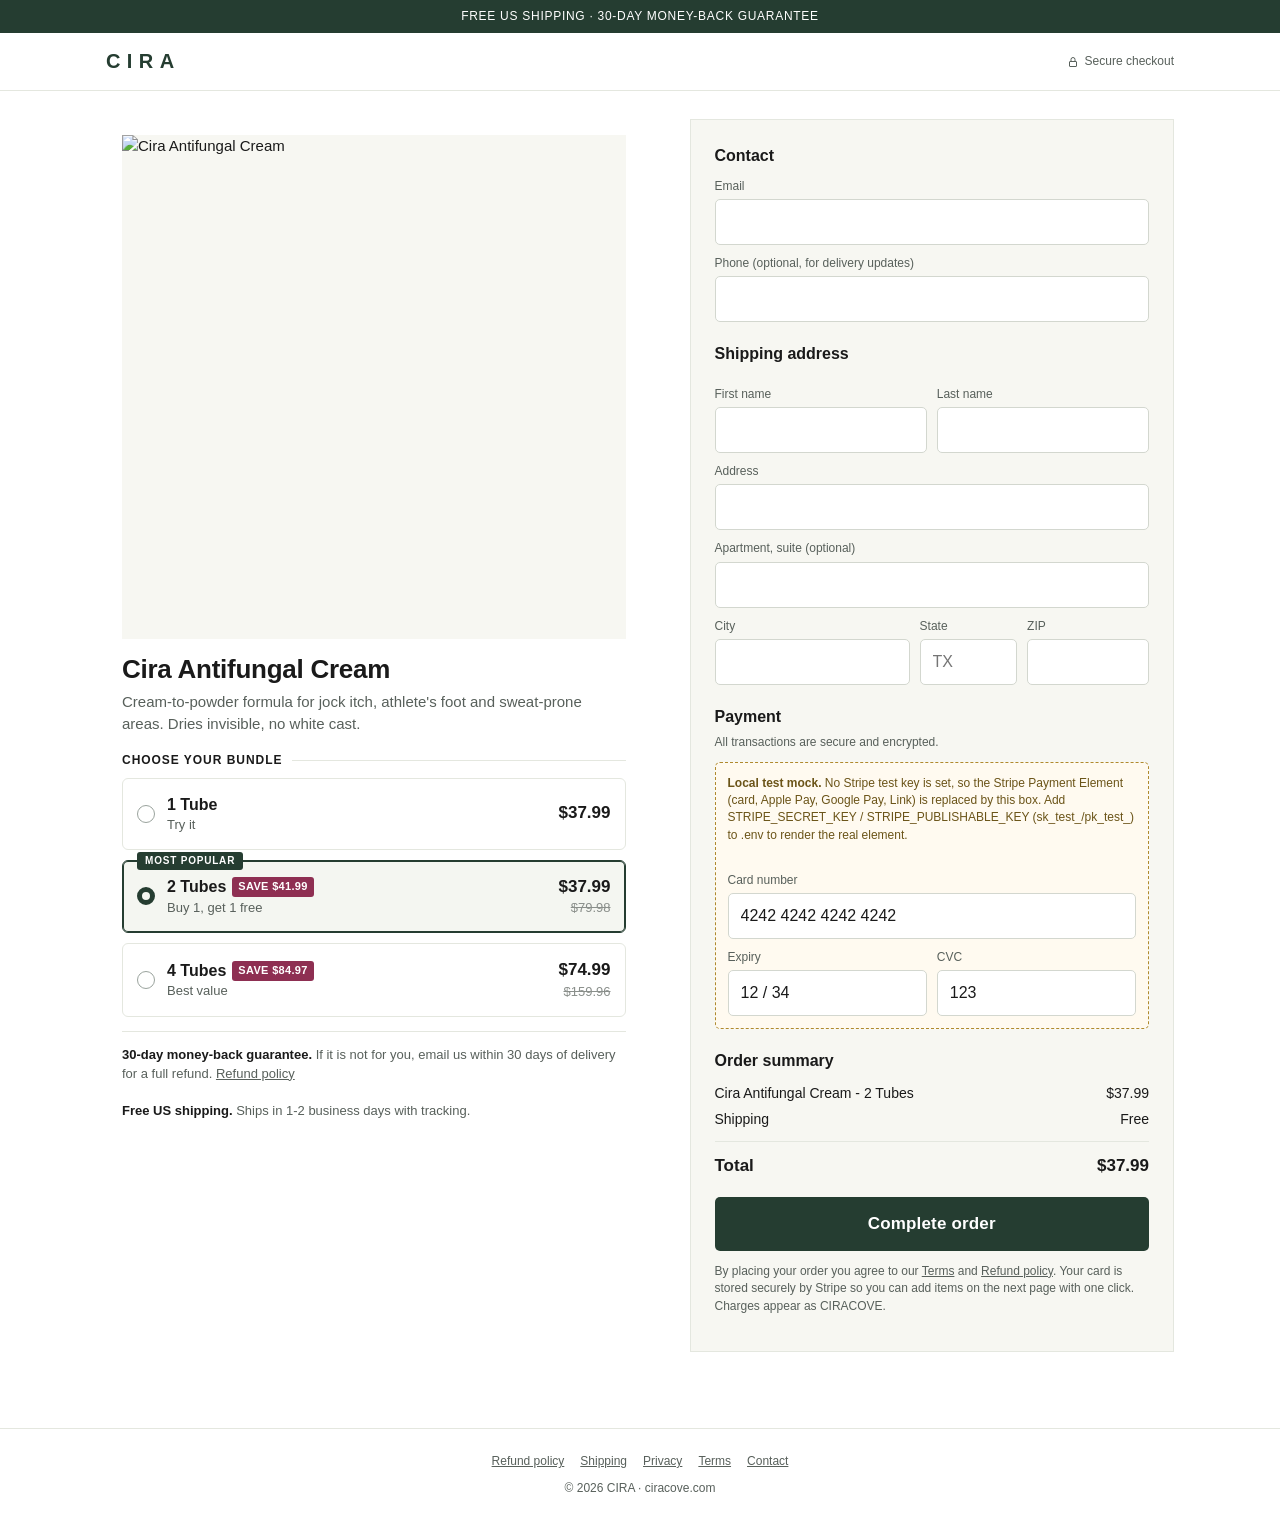
==== index.html @ 7a2432af "CIRA checkout mock demo" ====
<!doctype html><html lang="en"><head><meta charset="utf-8"><meta name="viewport" content="width=device-width,initial-scale=1"><title>Checkout - CIRA</title><link rel="stylesheet" href="./style.css"></head><body>
<main class="co">
<section class="pp">
  <img class="main" id="pimg" alt="Cira Antifungal Cream">
  <h1 id="ptitle"></h1><p class="sub" id="psub"></p>
  <div class="bl">Choose your bundle</div><div id="bundles"></div>
  <div class="assure"><b>30-day money-back guarantee.</b> If it is not for you, email us within 30 days of delivery for a full refund. <a href="./refund-policy">Refund policy</a><br><br><b>Free US shipping.</b> Ships in 1-2 business days with tracking.</div>
</section>
<section class="form">
  <form id="f">
  <h2>Contact</h2>
  <label>Email</label><input name="email" type="email" required autocomplete="email">
  <label>Phone (optional, for delivery updates)</label><input name="phone" type="tel" autocomplete="tel">
  <h2>Shipping address</h2>
  <div class="row"><div><label>First name</label><input name="firstName" required autocomplete="given-name"></div><div><label>Last name</label><input name="lastName" required autocomplete="family-name"></div></div>
  <label>Address</label><input name="line1" required autocomplete="address-line1">
  <label>Apartment, suite (optional)</label><input name="line2" autocomplete="address-line2">
  <div class="row3"><div><label>City</label><input name="city" required></div><div><label>State</label><input name="state" required maxlength="2" placeholder="TX"></div><div><label>ZIP</label><input name="postal_code" required inputmode="numeric"></div></div>
  <h2>Payment</h2><p class="muted" style="font-size:12px;margin:-4px 0 10px">All transactions are secure and encrypted.</p>
  <div id="payment"></div>
  <h2>Order summary</h2>
  <div class="sum"><span id="sline"></span><span id="sprice"></span></div>
  <div class="sum"><span>Shipping</span><span>Free</span></div>
  <div class="sum tot"><span>Total</span><span id="stotal"></span></div>
  <button class="btn" id="pay" type="submit">Complete order</button>
  <div class="err" id="err"></div>
  <p class="fine">By placing your order you agree to our <a href="./terms">Terms</a> and <a href="./refund-policy">Refund policy</a>. Your card is stored securely by Stripe so you can add items on the next page with one click. Charges appear as CIRACOVE.</p>
  </form>
</section></main>
<script src="./mock-api.js"></script><script src="./common.js"></script>
<script>
let cfg, sel, stripe, elements;
(async () => {
  cfg = await loadConfig(); const p = cfg.product;
  $('#pimg').src = p.image; $('#ptitle').textContent = p.title; $('#psub').textContent = p.subtitle;
  sel = cfg.bundles.find(b => b.popular) || cfg.bundles[0];
  const render = () => {
    $('#bundles').innerHTML = cfg.bundles.map(b => `<div class="bundle ${b.id===sel.id?'sel':''}" data-id="${b.id}">${b.popular?'<span class="tag">MOST POPULAR</span>':''}
      <span class="r"></span><div class="t"><b>${b.label}</b>${b.compareAt?`<span class="save">SAVE ${money(b.compareAt-b.price)}</span>`:''}<div class="n">${b.note}</div></div>
      <div class="p">${money(b.price)}${b.compareAt?`<s>${money(b.compareAt)}</s>`:''}</div></div>`).join('');
    document.querySelectorAll('.bundle').forEach(el => el.onclick = () => { sel = cfg.bundles.find(b => b.id === el.dataset.id); render(); });
    $('#sline').textContent = `${p.title} - ${sel.label}`; $('#sprice').textContent = money(sel.price); $('#stotal').textContent = money(sel.price);
    if (elements) elements.update({ amount: sel.price });
  };
  render();
  fbq('track', 'InitiateCheckout', { value: sel.price / 100, currency: 'USD', content_ids: [sel.variantId.split('/').pop()], content_type: 'product' });
  if (cfg.mock) {
    $('#payment').innerHTML = `<div class="mock"><b>Local test mock.</b> No Stripe test key is set, so the Stripe Payment Element (card, Apple Pay, Google Pay, Link) is replaced by this box. Add STRIPE_SECRET_KEY / STRIPE_PUBLISHABLE_KEY (sk_test_/pk_test_) to .env to render the real element.<br><br>
      <label>Card number</label><input value="4242 4242 4242 4242" disabled><div class="row"><div><label>Expiry</label><input value="12 / 34" disabled></div><div><label>CVC</label><input value="123" disabled></div></div></div>`;
  } else {
    const s = document.createElement('script'); s.src = 'https://js.stripe.com/v3/'; document.head.appendChild(s); await new Promise(r => s.onload = r);
    stripe = Stripe(cfg.publishableKey);
    elements = stripe.elements({ mode: 'payment', amount: sel.price, currency: 'usd', setupFutureUsage: 'off_session', appearance: { theme: 'stripe', variables: { colorPrimary: '#2f5d4e' } } });
    elements.create('payment', { layout: 'tabs', wallets: { applePay: 'auto', googlePay: 'auto' } }).mount('#payment');
  }
})();
$('#f').onsubmit = async e => {
  e.preventDefault(); $('#err').textContent = ''; $('#pay').disabled = true; $('#pay').textContent = 'Processing...';
  const fd = Object.fromEntries(new FormData(e.target));
  const customer = { email: fd.email, phone: fd.phone, firstName: fd.firstName, lastName: fd.lastName,
    address: { line1: fd.line1, line2: fd.line2, city: fd.city, state: fd.state.toUpperCase(), postal_code: fd.postal_code, country: 'US' } };
  try {
    if (!cfg.mock) { const { error } = await elements.submit(); if (error) throw error; }
    const r = await (await fetch('/api/checkout', { method: 'POST', headers: { 'Content-Type': 'application/json' },
      body: JSON.stringify({ bundleId: sel.id, customer, fbp: getCookie('_fbp'), fbc: fbcValue(), sourceUrl: location.href }) })).json();
    if (r.error) throw new Error(r.error);
    sessionStorage.setItem('cira_token', r.token);
    if (!cfg.mock) {
      const { error } = await stripe.confirmPayment({ elements, clientSecret: r.clientSecret, redirect: 'if_required',
        confirmParams: { return_url: location.origin + '/upsell1?t=' + r.token } });
      if (error) throw error;
    }
    await fetch('/api/checkout/confirmed', { method: 'POST', headers: { 'Content-Type': 'application/json' }, body: JSON.stringify({ token: r.token }) });
    location.href = './upsell1?t=' + r.token;
  } catch (err) { $('#err').textContent = err.message || 'Payment failed. Please try again.'; $('#pay').disabled = false; $('#pay').textContent = 'Complete order'; }
};
</script></body></html>
---- style.css ----
:root{--ink:#1a1a1a;--green:#253d31;--green2:#2f4d3e;--bg:#f7f7f2;--line:#e4e7df;--muted:#58605b;--red:#a52525;--sale:#8E2F52}
*{box-sizing:border-box}html{-webkit-text-size-adjust:100%}body{margin:0;font-family:"Helvetica Neue",Helvetica,Arial,sans-serif;color:var(--ink);background:#fff;line-height:1.45;font-size:15px}
a{color:inherit}img{display:block;max-width:100%}
.ann{background:var(--green);color:#fff;font-size:12px;letter-spacing:.06em;text-align:center;padding:8px 12px;text-transform:uppercase}
header{border-bottom:1px solid var(--line);background:#fff}header .in{max-width:1100px;margin:0 auto;padding:14px 16px;display:flex;justify-content:space-between;align-items:center}
.logo{font-weight:700;letter-spacing:.32em;font-size:20px;text-decoration:none;color:var(--green)}.secure{font-size:12px;color:var(--muted);display:flex;gap:6px;align-items:center}
footer{border-top:1px solid var(--line);margin-top:48px;padding:24px 16px 40px;text-align:center;font-size:12px;color:var(--muted)}footer nav{display:flex;flex-wrap:wrap;justify-content:center;gap:6px 16px;margin-bottom:10px}footer a{text-decoration:underline}
.muted{color:var(--muted)}s{color:#8a8f8b;font-weight:400}
/* checkout */
.co{max-width:1100px;margin:0 auto;display:grid;grid-template-columns:1fr;gap:0}
@media(min-width:900px){.co{grid-template-columns:1.05fr .95fr;gap:48px;padding:28px 16px}}
.pp{padding:16px}.pp .main{aspect-ratio:1/1;object-fit:cover;width:100%;background:var(--bg)}
.pp h1{font-size:26px;line-height:1.15;margin:16px 0 6px;letter-spacing:-.01em}.pp .sub{color:var(--muted);margin:0 0 16px}
.stars{font-size:13px;color:var(--muted);margin-top:4px}
.bl{font-size:12px;font-weight:700;letter-spacing:.08em;text-transform:uppercase;margin:18px 0 8px;display:flex;align-items:center;gap:10px}.bl:after{content:"";flex:1;height:1px;background:var(--line)}
.bundle{display:flex;align-items:center;gap:12px;border:1.5px solid var(--line);border-radius:6px;padding:14px;margin:0 0 10px;cursor:pointer;position:relative;background:#fff}
.bundle.sel{border-color:var(--green);background:#f4f6f1;box-shadow:inset 0 0 0 1px var(--green)}
.bundle .r{width:18px;height:18px;border-radius:50%;border:1.5px solid #9aa39d;flex:none}.bundle.sel .r{border:5px solid var(--green)}
.bundle .t{flex:1}.bundle .t b{font-size:16px}.bundle .t .n{font-size:13px;color:var(--muted)}
.bundle .p{text-align:right;font-weight:700;font-size:17px}.bundle .p s{display:block;font-size:13px}
.save{display:inline-block;background:var(--sale);color:#fff;font-size:11px;font-weight:700;padding:2px 6px;border-radius:3px;margin-left:6px;vertical-align:2px;letter-spacing:.03em}
.tag{position:absolute;top:-9px;left:14px;background:var(--green);color:#fff;font-size:10px;font-weight:700;padding:2px 8px;border-radius:3px;letter-spacing:.08em}
.assure{border-top:1px solid var(--line);margin-top:14px;padding-top:14px;font-size:13px;color:var(--muted)}.assure b{color:var(--ink)}
.form{padding:16px;background:var(--bg);border-top:1px solid var(--line)}@media(min-width:900px){.form{border:1px solid var(--line);padding:24px;align-self:start}}
.form h2{font-size:16px;margin:20px 0 10px}.form h2:first-child{margin-top:0}
label{display:block;font-size:12px;margin:10px 0 4px;color:var(--muted)}input{width:100%;padding:13px 12px;border:1px solid #d3d7cf;border-radius:5px;font-size:16px;background:#fff;color:var(--ink)}
input:focus{outline:none;border-color:var(--green);box-shadow:0 0 0 1px var(--green)}
.row{display:grid;grid-template-columns:1fr 1fr;gap:10px}.row3{display:grid;grid-template-columns:1.6fr .8fr 1fr;gap:10px}
.btn{display:block;width:100%;padding:17px;border:0;border-radius:5px;background:var(--green);color:#fff;font-size:17px;font-weight:700;cursor:pointer;margin-top:18px;letter-spacing:.01em;text-align:center;text-decoration:none}
.btn:hover{background:var(--green2)}.btn:disabled{opacity:.6}
.sum{display:flex;justify-content:space-between;margin:6px 0;font-size:14px}.sum.tot{font-weight:700;font-size:17px;border-top:1px solid var(--line);padding-top:12px;margin-top:12px}
.mock{border:1px dashed #b08a2e;background:#fffaf0;padding:12px;border-radius:5px;font-size:12px;color:#6b5418}.err{color:var(--red);font-size:14px;margin-top:10px}
.fine{font-size:12px;color:var(--muted);margin-top:12px}
.ph{width:100%;aspect-ratio:1/1;background:#efeee6;border:2px dashed #b08a2e;display:flex;align-items:center;justify-content:center;color:#6b5418;font-weight:700;font-size:13px;text-align:center;padding:16px}
.policy{max-width:720px;margin:0 auto;padding:24px 16px}.policy h1{font-size:28px}
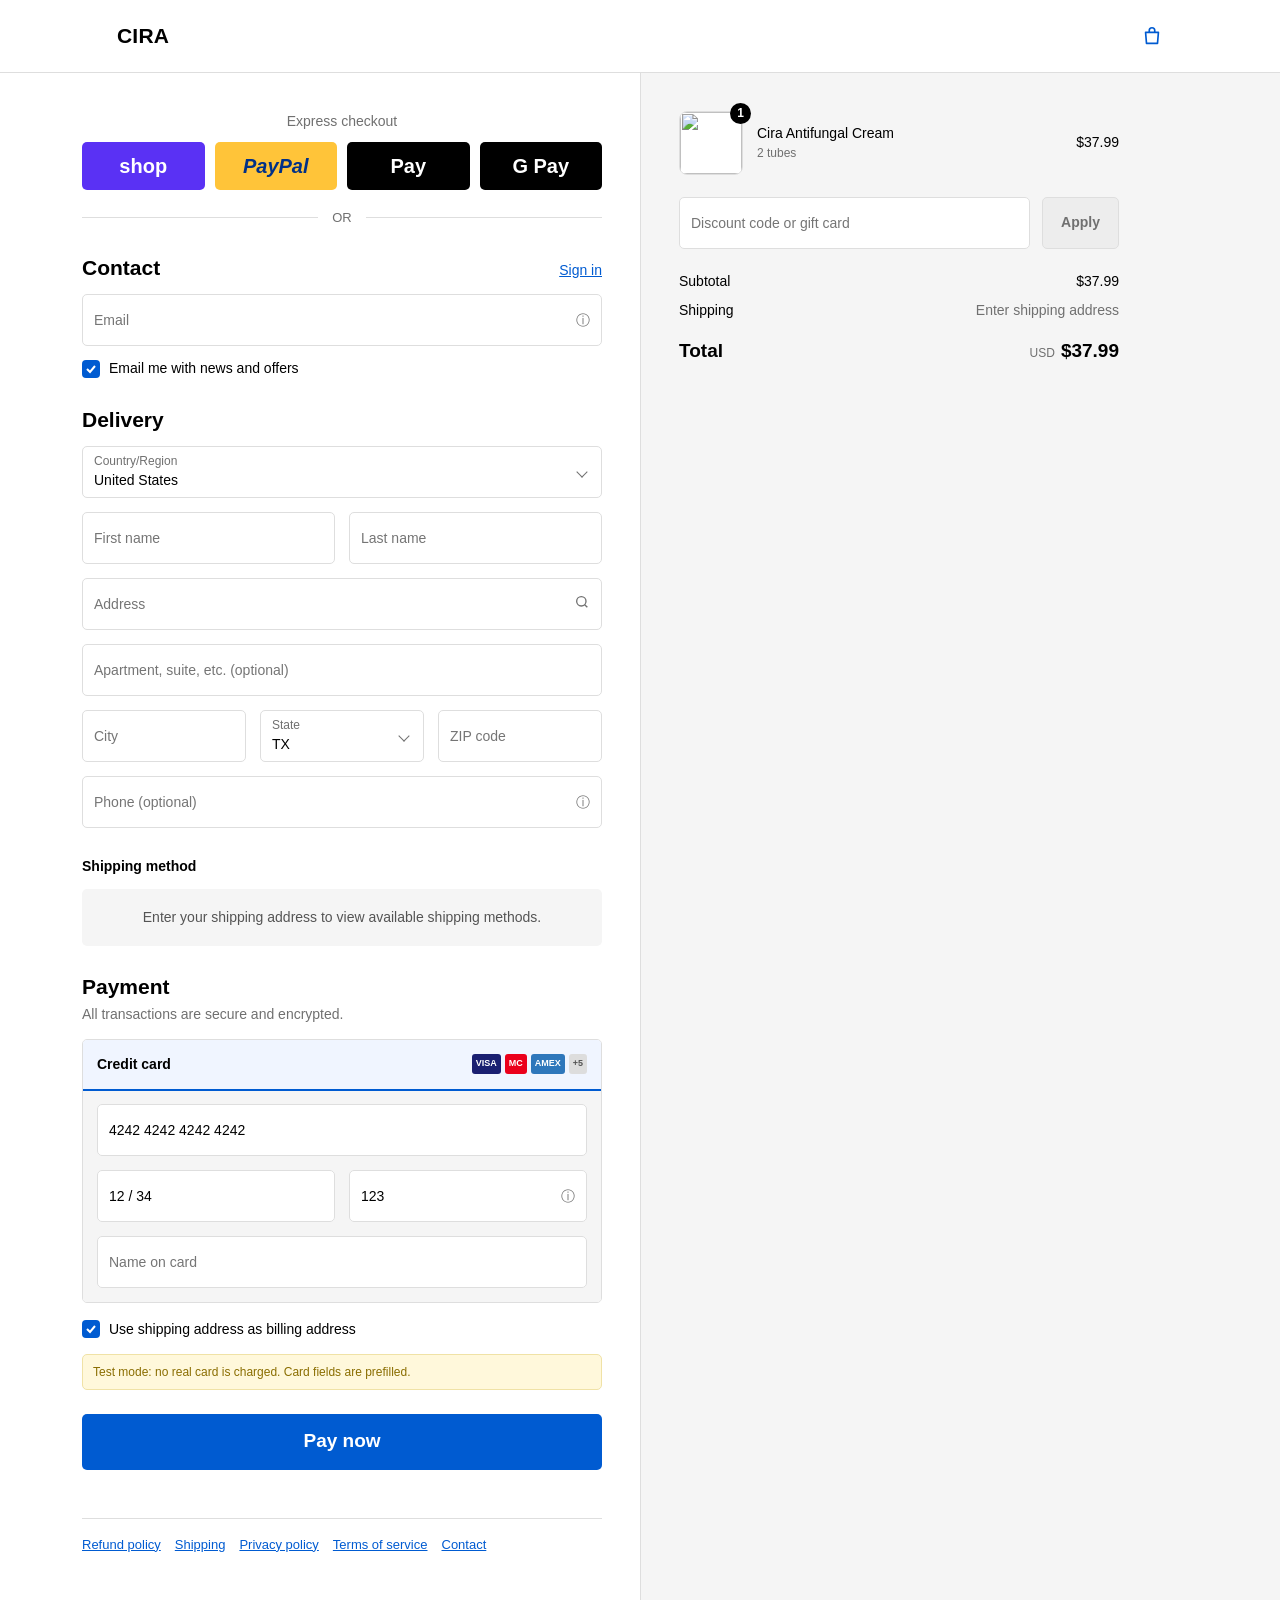
==== commit 4de88398: "v3: Shopify-style checkout + thank-you, standalone post-purchase link" ====
--- a/index.html
+++ b/index.html
@@ -1,77 +1,78 @@
-<!doctype html><html lang="en"><head><meta charset="utf-8"><meta name="viewport" content="width=device-width,initial-scale=1"><title>Checkout - CIRA</title><link rel="stylesheet" href="./style.css"></head><body>
-<main class="co">
-<section class="pp">
-  <img class="main" id="pimg" alt="Cira Antifungal Cream">
-  <h1 id="ptitle"></h1><p class="sub" id="psub"></p>
-  <div class="bl">Choose your bundle</div><div id="bundles"></div>
-  <div class="assure"><b>30-day money-back guarantee.</b> If it is not for you, email us within 30 days of delivery for a full refund. <a href="./refund-policy">Refund policy</a><br><br><b>Free US shipping.</b> Ships in 1-2 business days with tracking.</div>
-</section>
-<section class="form">
-  <form id="f">
-  <h2>Contact</h2>
-  <label>Email</label><input name="email" type="email" required autocomplete="email">
-  <label>Phone (optional, for delivery updates)</label><input name="phone" type="tel" autocomplete="tel">
-  <h2>Shipping address</h2>
-  <div class="row"><div><label>First name</label><input name="firstName" required autocomplete="given-name"></div><div><label>Last name</label><input name="lastName" required autocomplete="family-name"></div></div>
-  <label>Address</label><input name="line1" required autocomplete="address-line1">
-  <label>Apartment, suite (optional)</label><input name="line2" autocomplete="address-line2">
-  <div class="row3"><div><label>City</label><input name="city" required></div><div><label>State</label><input name="state" required maxlength="2" placeholder="TX"></div><div><label>ZIP</label><input name="postal_code" required inputmode="numeric"></div></div>
-  <h2>Payment</h2><p class="muted" style="font-size:12px;margin:-4px 0 10px">All transactions are secure and encrypted.</p>
-  <div id="payment"></div>
-  <h2>Order summary</h2>
-  <div class="sum"><span id="sline"></span><span id="sprice"></span></div>
-  <div class="sum"><span>Shipping</span><span>Free</span></div>
-  <div class="sum tot"><span>Total</span><span id="stotal"></span></div>
-  <button class="btn" id="pay" type="submit">Complete order</button>
-  <div class="err" id="err"></div>
-  <p class="fine">By placing your order you agree to our <a href="./terms">Terms</a> and <a href="./refund-policy">Refund policy</a>. Your card is stored securely by Stripe so you can add items on the next page with one click. Charges appear as CIRACOVE.</p>
-  </form>
-</section></main>
+<!doctype html><html lang="en"><head><meta charset="utf-8"><meta name="viewport" content="width=device-width,initial-scale=1"><title>Checkout - CIRA</title><link rel="stylesheet" href="./shopify.css"></head><body data-shopify="1">
+<header class="sh-top"><div class="in"><a class="sh-logo" href="https://ciracove.com">CIRA</a><a class="sh-bag" href="https://ciracove.com/cart" aria-label="Cart"><svg width="22" height="22" viewBox="0 0 24 24" fill="none" stroke="currentColor" stroke-width="1.8"><path d="M5 8h14l-1 12H6L5 8z" stroke-linejoin="round"/><path d="M9 8V6a3 3 0 016 0v2"/></svg></a></div></header>
+<div class="msum" id="msumT"><span>Order summary <svg width="10" height="10" viewBox="0 0 10 10"><path d="M1 3l4 4 4-4" fill="none" stroke="currentColor" stroke-width="1.5"/></svg></span><b class="jtot"></b></div>
+<div class="msum-body" id="msumB" style="display:none"></div>
+<div class="sh-wrap"><main class="sh-main"><div>
+<form id="f" novalidate>
+<div class="express">Express checkout</div>
+<div class="xb"><div style="background:#5a31f4;color:#fff">shop</div><div style="background:#ffc439;color:#003087;font-style:italic">PayPal</div><div style="background:#000;color:#fff"> Pay</div><div style="background:#000;color:#fff">G Pay</div></div>
+<div class="or">OR</div>
+<div class="hd"><h2 class="sh">Contact</h2><a href="#">Sign in</a></div>
+<div class="fld"><input name="email" type="email" placeholder="Email" autocomplete="email" required><span class="ic">ⓘ</span></div>
+<label class="chk"><i><svg width="12" height="12" viewBox="0 0 12 12"><path d="M2 6l3 3 5-6" fill="none" stroke="#fff" stroke-width="2"/></svg></i>Email me with news and offers</label>
+<h2 class="sh">Delivery</h2>
+<div class="fld sel"><label>Country/Region</label><select name="country"><option>United States</option></select></div>
+<div class="row2 np"><div class="fld"><input name="firstName" placeholder="First name" autocomplete="given-name"></div><div class="fld"><input name="lastName" placeholder="Last name" autocomplete="family-name" required></div></div>
+<div class="fld"><input name="line1" placeholder="Address" autocomplete="address-line1" required><span class="ic"><svg width="16" height="16" viewBox="0 0 24 24" fill="none" stroke="currentColor" stroke-width="2"><circle cx="11" cy="11" r="7"/><path d="M20 20l-4-4"/></svg></span></div>
+<div class="fld"><input name="line2" placeholder="Apartment, suite, etc. (optional)" autocomplete="address-line2"></div>
+<div class="row3"><div class="fld"><input name="city" placeholder="City" autocomplete="address-level2" required></div>
+<div class="fld sel"><label>State</label><select name="state" id="state"></select></div>
+<div class="fld"><input name="postal_code" placeholder="ZIP code" inputmode="numeric" autocomplete="postal-code" required></div></div>
+<div class="fld"><input name="phone" type="tel" placeholder="Phone (optional)" autocomplete="tel"><span class="ic">ⓘ</span></div>
+<h3 class="sh">Shipping method</h3>
+<div id="shipm" class="note">Enter your shipping address to view available shipping methods.</div>
+<h2 class="sh" style="margin-bottom:4px">Payment</h2><p style="margin:0 0 14px;color:#707070">All transactions are secure and encrypted.</p>
+<div class="pay"><div class="h"><b>Credit card</b><span class="cards"><span style="background:#1a1f71">VISA</span><span style="background:#eb001b">MC</span><span style="background:#2e77bb">AMEX</span><span style="background:#ddd;color:#555">+5</span></span></div>
+<div class="b" id="payment"><div class="fld"><input placeholder="Card number" inputmode="numeric" value="4242 4242 4242 4242"></div>
+<div class="row2"><div class="fld"><input placeholder="Expiration date (MM / YY)" value="12 / 34"></div><div class="fld"><input placeholder="Security code" value="123"><span class="ic">ⓘ</span></div></div>
+<div class="fld" style="margin:0"><input placeholder="Name on card" id="noc"></div></div></div>
+<label class="chk" style="margin-top:16px"><i><svg width="12" height="12" viewBox="0 0 12 12"><path d="M2 6l3 3 5-6" fill="none" stroke="#fff" stroke-width="2"/></svg></i>Use shipping address as billing address</label>
+<div id="mockflag"></div>
+<button class="btn-pay" id="pay" type="submit">Pay now</button><div class="err" id="err"></div>
+<div class="foot"><a href="./refund-policy">Refund policy</a><a href="./shipping-policy">Shipping</a><a href="./privacy-policy">Privacy policy</a><a href="./terms">Terms of service</a><a href="./contact">Contact</a></div>
+</form></div></main>
+<aside class="sh-side"><div id="sum"></div></aside></div>
 <script src="./mock-api.js"></script><script src="./common.js"></script>
 <script>
-let cfg, sel, stripe, elements;
+const STATES='AL AK AZ AR CA CO CT DE DC FL GA HI ID IL IN IA KS KY LA ME MD MA MI MN MS MO MT NE NV NH NJ NM NY NC ND OH OK OR PA RI SC SD TN TX UT VT VA WA WV WI WY'.split(' ');
+$('#state').innerHTML=STATES.map(s=>`<option${s==='TX'?' selected':''}>${s}</option>`).join('');
+let cfg, item, stripe, elements;
+const summary = () => `<div class="line"><div class="th"><img src="${cfg.product.image}" alt=""><b>1</b></div><div class="n">${cfg.product.title}<small>${item.variantTitle}</small></div><div>${money(item.price)}</div></div>
+<div class="disc"><div class="fld"><input placeholder="Discount code or gift card"></div><button type="button">Apply</button></div>
+<div class="tot"><span>Subtotal</span><span>${money(item.price)}</span></div><div class="tot"><span>Shipping</span><span class="shipv" style="color:#707070">Enter shipping address</span></div>
+<div class="tot big"><span>Total</span><span><small>USD</small>${money(item.price)}</span></div>`;
 (async () => {
-  cfg = await loadConfig(); const p = cfg.product;
-  $('#pimg').src = p.image; $('#ptitle').textContent = p.title; $('#psub').textContent = p.subtitle;
-  sel = cfg.bundles.find(b => b.popular) || cfg.bundles[0];
-  const render = () => {
-    $('#bundles').innerHTML = cfg.bundles.map(b => `<div class="bundle ${b.id===sel.id?'sel':''}" data-id="${b.id}">${b.popular?'<span class="tag">MOST POPULAR</span>':''}
-      <span class="r"></span><div class="t"><b>${b.label}</b>${b.compareAt?`<span class="save">SAVE ${money(b.compareAt-b.price)}</span>`:''}<div class="n">${b.note}</div></div>
-      <div class="p">${money(b.price)}${b.compareAt?`<s>${money(b.compareAt)}</s>`:''}</div></div>`).join('');
-    document.querySelectorAll('.bundle').forEach(el => el.onclick = () => { sel = cfg.bundles.find(b => b.id === el.dataset.id); render(); });
-    $('#sline').textContent = `${p.title} - ${sel.label}`; $('#sprice').textContent = money(sel.price); $('#stotal').textContent = money(sel.price);
-    if (elements) elements.update({ amount: sel.price });
-  };
-  render();
-  fbq('track', 'InitiateCheckout', { value: sel.price / 100, currency: 'USD', content_ids: [sel.variantId.split('/').pop()], content_type: 'product' });
-  if (cfg.mock) {
-    $('#payment').innerHTML = `<div class="mock"><b>Local test mock.</b> No Stripe test key is set, so the Stripe Payment Element (card, Apple Pay, Google Pay, Link) is replaced by this box. Add STRIPE_SECRET_KEY / STRIPE_PUBLISHABLE_KEY (sk_test_/pk_test_) to .env to render the real element.<br><br>
-      <label>Card number</label><input value="4242 4242 4242 4242" disabled><div class="row"><div><label>Expiry</label><input value="12 / 34" disabled></div><div><label>CVC</label><input value="123" disabled></div></div></div>`;
-  } else {
+  cfg = await loadConfig();
+  const key = new URLSearchParams(location.search).get('item'); item = cfg.items[key] || cfg.items[cfg.defaultItem];
+  $('#sum').innerHTML = summary(); $('#msumB').innerHTML = summary(); document.querySelectorAll('.jtot').forEach(e => e.textContent = money(item.price));
+  $('#msumT').onclick = () => { const b = $('#msumB'); b.style.display = b.style.display === 'none' ? 'block' : 'none'; };
+  fbq('track', 'InitiateCheckout', { value: item.price / 100, currency: 'USD', content_ids: [item.variantId.split('/').pop()], content_type: 'product' });
+  if (cfg.mock) $('#mockflag').innerHTML = '<div class="mockflag">Test mode: no real card is charged. Card fields are prefilled.</div>';
+  else {
     const s = document.createElement('script'); s.src = 'https://js.stripe.com/v3/'; document.head.appendChild(s); await new Promise(r => s.onload = r);
     stripe = Stripe(cfg.publishableKey);
-    elements = stripe.elements({ mode: 'payment', amount: sel.price, currency: 'usd', setupFutureUsage: 'off_session', appearance: { theme: 'stripe', variables: { colorPrimary: '#2f5d4e' } } });
-    elements.create('payment', { layout: 'tabs', wallets: { applePay: 'auto', googlePay: 'auto' } }).mount('#payment');
+    elements = stripe.elements({ mode: 'payment', amount: item.price, currency: 'usd', setupFutureUsage: 'off_session', appearance: { theme: 'stripe', variables: { colorPrimary: '#005bd1', borderRadius: '5px', fontFamily: '-apple-system, BlinkMacSystemFont, Segoe UI, Roboto, Helvetica, Arial, sans-serif' } } });
+    $('#payment').innerHTML = ''; elements.create('payment', { layout: 'tabs', wallets: { applePay: 'auto', googlePay: 'auto' } }).mount('#payment');
   }
+  const upd = () => { const f = $('#f'); if (f.line1.value && f.city.value && f.postal_code.value.length >= 5) { $('#shipm').className = 'ship'; $('#shipm').innerHTML = '<span>Free Shipping</span><span>FREE</span>'; document.querySelectorAll('.shipv').forEach(e => { e.textContent = 'FREE'; e.style.color = '#000'; }); } };
+  ['line1', 'city', 'postal_code'].forEach(n => $('#f')[n].addEventListener('input', upd));
 })();
 $('#f').onsubmit = async e => {
-  e.preventDefault(); $('#err').textContent = ''; $('#pay').disabled = true; $('#pay').textContent = 'Processing...';
+  e.preventDefault(); $('#err').textContent = '';
   const fd = Object.fromEntries(new FormData(e.target));
-  const customer = { email: fd.email, phone: fd.phone, firstName: fd.firstName, lastName: fd.lastName,
-    address: { line1: fd.line1, line2: fd.line2, city: fd.city, state: fd.state.toUpperCase(), postal_code: fd.postal_code, country: 'US' } };
+  for (const [k, m] of [['email', 'Enter an email'], ['lastName', 'Enter a last name'], ['line1', 'Enter an address'], ['city', 'Enter a city'], ['postal_code', 'Enter a ZIP code']]) if (!fd[k]) { $('#err').textContent = m; e.target[k].focus(); return; }
+  $('#pay').disabled = true; $('#pay').textContent = 'Processing...';
+  const customer = { email: fd.email, phone: fd.phone, firstName: fd.firstName || fd.lastName, lastName: fd.lastName,
+    address: { line1: fd.line1, line2: fd.line2, city: fd.city, state: fd.state, postal_code: fd.postal_code, country: 'US' } };
   try {
     if (!cfg.mock) { const { error } = await elements.submit(); if (error) throw error; }
     const r = await (await fetch('/api/checkout', { method: 'POST', headers: { 'Content-Type': 'application/json' },
-      body: JSON.stringify({ bundleId: sel.id, customer, fbp: getCookie('_fbp'), fbc: fbcValue(), sourceUrl: location.href }) })).json();
+      body: JSON.stringify({ item: item.key, customer, fbp: getCookie('_fbp'), fbc: fbcValue(), sourceUrl: location.href }) })).json();
     if (r.error) throw new Error(r.error);
     sessionStorage.setItem('cira_token', r.token);
-    if (!cfg.mock) {
-      const { error } = await stripe.confirmPayment({ elements, clientSecret: r.clientSecret, redirect: 'if_required',
-        confirmParams: { return_url: location.origin + '/upsell1?t=' + r.token } });
-      if (error) throw error;
-    }
+    if (!cfg.mock) { const { error } = await stripe.confirmPayment({ elements, clientSecret: r.clientSecret, redirect: 'if_required', confirmParams: { return_url: location.origin + '/upsell1?t=' + r.token } }); if (error) throw error; }
     await fetch('/api/checkout/confirmed', { method: 'POST', headers: { 'Content-Type': 'application/json' }, body: JSON.stringify({ token: r.token }) });
     location.href = './upsell1?t=' + r.token;
-  } catch (err) { $('#err').textContent = err.message || 'Payment failed. Please try again.'; $('#pay').disabled = false; $('#pay').textContent = 'Complete order'; }
+  } catch (err) { $('#err').textContent = err.message || 'Payment failed. Please try again.'; $('#pay').disabled = false; $('#pay').textContent = 'Pay now'; }
 };
 </script></body></html>
--- a/shopify.css
+++ b/shopify.css
@@ -0,0 +1,41 @@
+*{box-sizing:border-box}html,body{margin:0}body{font-family:-apple-system,BlinkMacSystemFont,"Segoe UI",Roboto,Helvetica,Arial,sans-serif;color:#000;font-size:14px;line-height:1.5;background:#fff}
+a{color:#005bd1}.sh-top{border-bottom:1px solid #dedede;background:#fff}.sh-top .in{max-width:1088px;margin:0 auto;padding:20px 21px;display:flex;justify-content:space-between;align-items:center}
+.sh-logo{font-size:21px;font-weight:600;letter-spacing:.2px;color:#000;text-decoration:none}.sh-bag{color:#005bd1;display:flex}
+.sh-wrap{display:grid;grid-template-columns:minmax(0,1fr) minmax(0,1fr);min-height:calc(100vh - 69px)}
+.sh-main{display:flex;justify-content:flex-end;padding:38px 38px 60px 21px}.sh-main>div{width:100%;max-width:520px}
+.sh-side{background:#f5f5f5;border-left:1px solid #dedede;padding:38px 21px 38px 38px}.sh-side>div{max-width:440px;position:sticky;top:38px}
+h2.sh{font-size:21px;font-weight:600;margin:28px 0 14px;line-height:1.2}h3.sh{font-size:14px;font-weight:600;margin:28px 0 12px}
+.fld{position:relative;margin-bottom:14px}.fld input,.fld select{width:100%;height:52px;border:1px solid #dedede;border-radius:5px;padding:12px 11px;font:inherit;font-size:14px;background:#fff;color:#000;-webkit-appearance:none;appearance:none}
+.fld input:focus,.fld select:focus{outline:none;border-color:#005bd1;box-shadow:0 0 0 1px #005bd1}.fld.sel label{position:absolute;top:6px;left:12px;font-size:12px;color:#707070}.fld.sel select{padding:20px 11px 4px}
+.fld.sel:after{content:"";position:absolute;right:16px;top:22px;width:7px;height:7px;border-right:1.5px solid #707070;border-bottom:1.5px solid #707070;transform:rotate(45deg)}
+.fld .ic{position:absolute;right:12px;top:16px;color:#707070}
+.row2{display:grid;grid-template-columns:1fr 1fr;gap:14px}.row3{display:grid;grid-template-columns:1fr 1fr 1fr;gap:14px}.row2 .fld,.row3 .fld{margin-bottom:14px}
+.chk{display:flex;gap:9px;align-items:center;margin:-2px 0 14px}.chk i{width:18px;height:18px;border-radius:4px;background:#005bd1;display:inline-flex;align-items:center;justify-content:center}
+.hd{display:flex;justify-content:space-between;align-items:baseline}.hd a{font-size:14px}
+.express{text-align:center;color:#707070;font-size:14px;margin-bottom:10px}.xb{display:grid;grid-template-columns:repeat(4,1fr);gap:10px}.xb div{height:48px;border-radius:5px;display:flex;align-items:center;justify-content:center;font-weight:700;font-size:20px}
+.or{display:flex;align-items:center;gap:14px;color:#707070;font-size:13px;margin:18px 0 0}.or:before,.or:after{content:"";flex:1;border-top:1px solid #dedede}
+.note{background:#f5f5f5;border-radius:5px;padding:18px;text-align:center;color:#545454}
+.ship{border:1px solid #005bd1;background:#f0f5ff;border-radius:5px;padding:16px;display:flex;justify-content:space-between;font-weight:600}
+.pay{border:1px solid #dedede;border-radius:5px;overflow:hidden}.pay .h{display:flex;justify-content:space-between;align-items:center;padding:14px;background:#f0f5ff;border-bottom:1px solid #005bd1;outline:1px solid #005bd1}.pay .b{padding:14px;background:#f5f5f5}
+.cards{display:flex;gap:4px;align-items:center}.cards span{font-size:9px;font-weight:700;color:#fff;border-radius:3px;padding:3px 4px}
+.btn-pay{width:100%;height:56px;border:0;border-radius:5px;background:#005bd1;color:#fff;font:inherit;font-size:19px;font-weight:600;margin-top:24px;cursor:pointer}.btn-pay:disabled{opacity:.7}
+.foot{border-top:1px solid #dedede;margin-top:48px;padding-top:16px;display:flex;flex-wrap:wrap;gap:14px;font-size:13px}.foot a{text-decoration:underline}
+.mockflag{font-size:12px;color:#8a6d00;background:#fff8db;border:1px solid #f0e2a6;border-radius:5px;padding:8px 10px;margin-top:10px}
+.line{display:flex;align-items:center;gap:14px}.th{position:relative;width:64px;height:64px;border:1px solid #dedede;border-radius:8px;background:#fff;flex:none}.th img{width:100%;height:100%;object-fit:cover;border-radius:7px}
+.th b{position:absolute;top:-9px;right:-9px;background:#000;color:#fff;font-size:12px;min-width:21px;height:21px;border-radius:11px;display:flex;align-items:center;justify-content:center;padding:0 6px}
+.line .n{flex:1;font-size:14px}.line .n small{display:block;color:#707070;font-size:12px}.line+.line{margin-top:16px}
+.disc{display:flex;gap:12px;margin:22px 0}.disc .fld{flex:1;margin:0}.disc button{height:52px;border:1px solid #dedede;background:#ededed;color:#707070;border-radius:5px;padding:0 18px;font:inherit;font-weight:600}
+.tot{display:flex;justify-content:space-between;margin:8px 0}.tot.big{font-size:19px;font-weight:600;margin-top:16px}.tot.big small{font-size:12px;color:#707070;font-weight:400;margin-right:6px}
+.err{color:#d72c0d;margin-top:10px}
+.msum{display:none}
+@media (max-width:999px){.sh-wrap{grid-template-columns:1fr}.sh-side{display:none}.sh-main{justify-content:center;padding:18px 21px 40px}.sh-top .in{padding:16px 21px}
+.msum{display:flex;justify-content:space-between;align-items:center;background:#f5f5f5;border-bottom:1px solid #dedede;padding:16px 21px;color:#005bd1;cursor:pointer}.msum b{color:#000;font-size:19px}
+.msum-body{background:#f5f5f5;padding:4px 21px 20px;border-bottom:1px solid #dedede}.xb{grid-template-columns:1fr 1fr}.xb div:first-child{grid-column:1/3}.row3{grid-template-columns:1fr}.row2.np{grid-template-columns:1fr}}
+@media (min-width:1000px){.msum-body{display:none!important}}
+.ty-hd{display:flex;gap:14px;align-items:center;margin:4px 0 22px}.ty-ck{width:48px;height:48px;border-radius:50%;border:2px solid #005bd1;display:flex;align-items:center;justify-content:center;flex:none}
+.ty-hd small{color:#707070;font-size:14px;display:block}.ty-hd h1{margin:0;font-size:24px;font-weight:600;line-height:1.2}
+.card{border:1px solid #dedede;border-radius:5px;margin-bottom:20px;overflow:hidden}.card .pd{padding:18px}.card h2{font-size:17px;font-weight:600;margin:0 0 6px}.card p{margin:0;color:#545454}
+.map{height:200px;border:0;width:100%;display:block;border-bottom:1px solid #dedede;background:#e8eef4}
+.od{display:grid;grid-template-columns:1fr 1fr;gap:20px 18px}.od h3{font-size:14px;font-weight:600;margin:0 0 6px}.od div{color:#545454}
+.ty-foot{display:flex;justify-content:space-between;align-items:center;flex-wrap:wrap;gap:14px;margin-top:6px}.ty-foot a.b{background:#005bd1;color:#fff;text-decoration:none;padding:18px 24px;border-radius:5px;font-weight:600;font-size:15px}
+@media (max-width:640px){.od{grid-template-columns:1fr}.ty-foot{flex-direction:column-reverse;align-items:stretch;text-align:center}}
